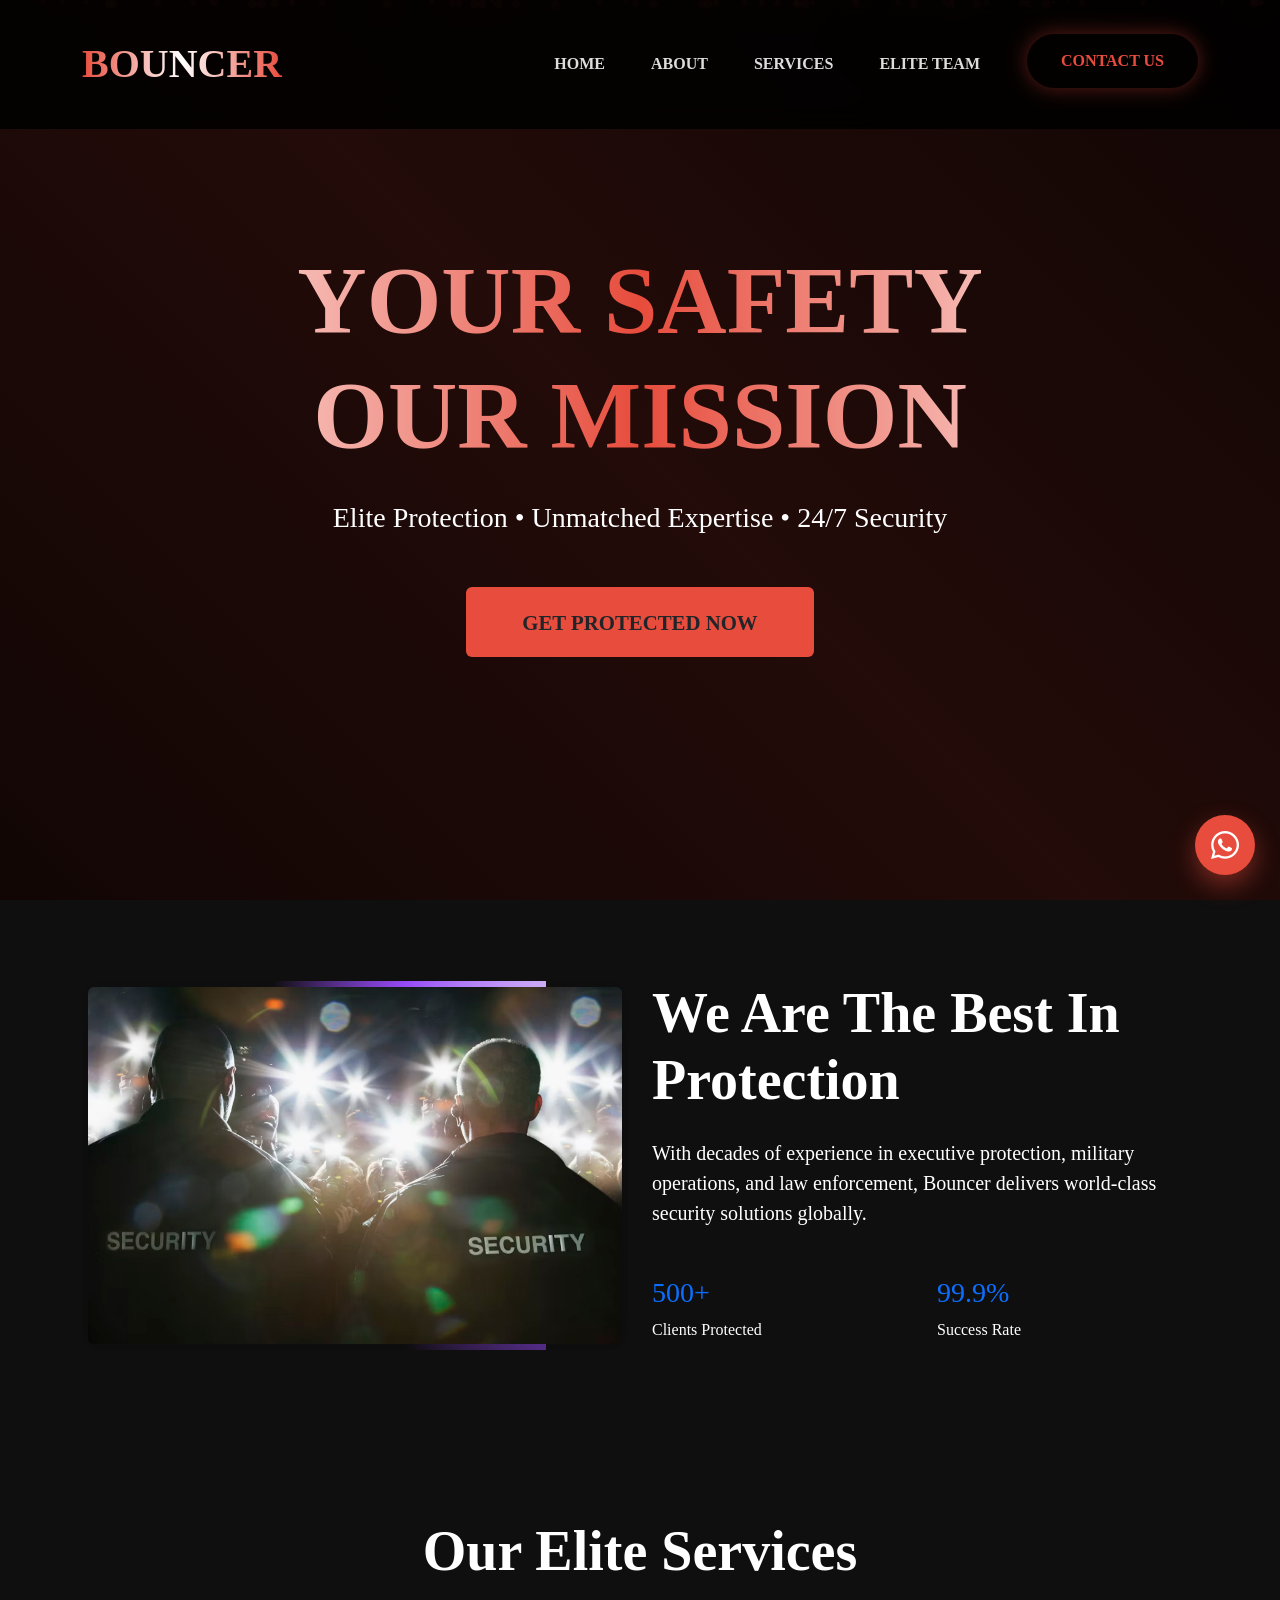
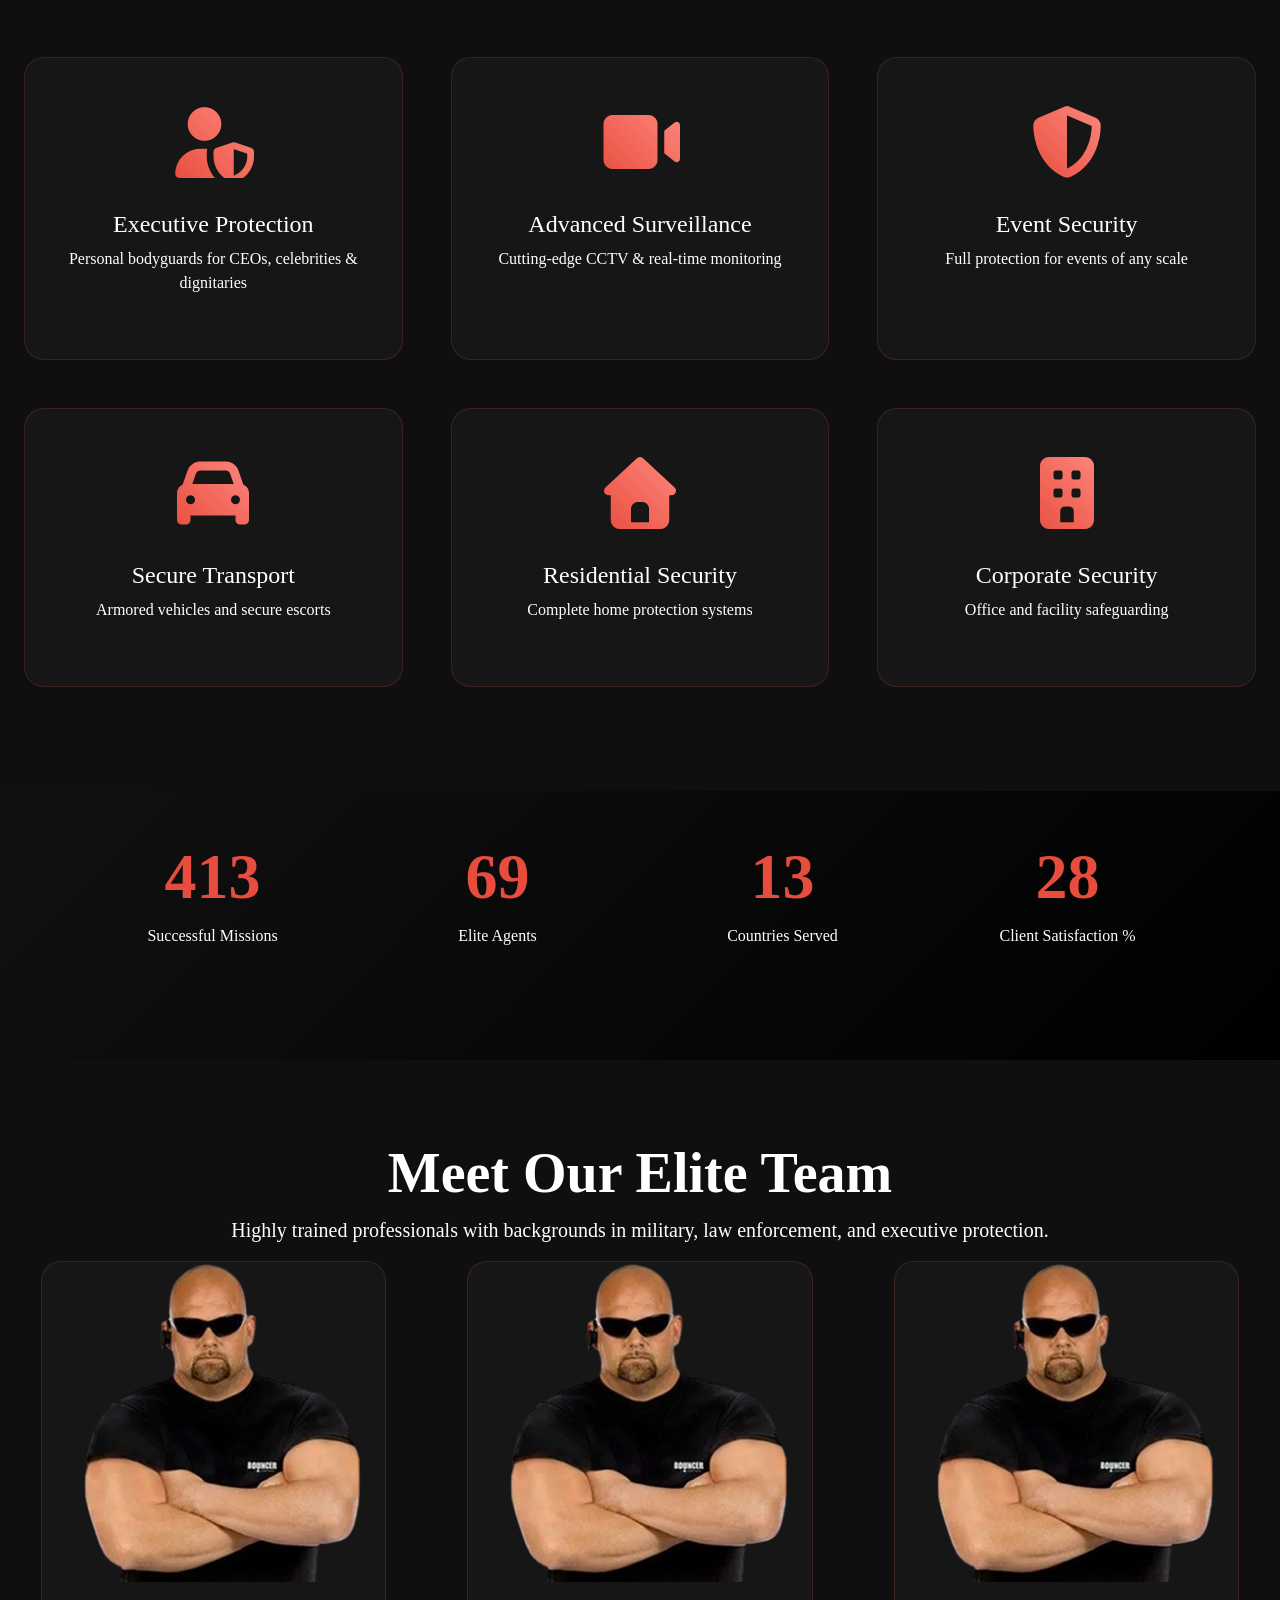
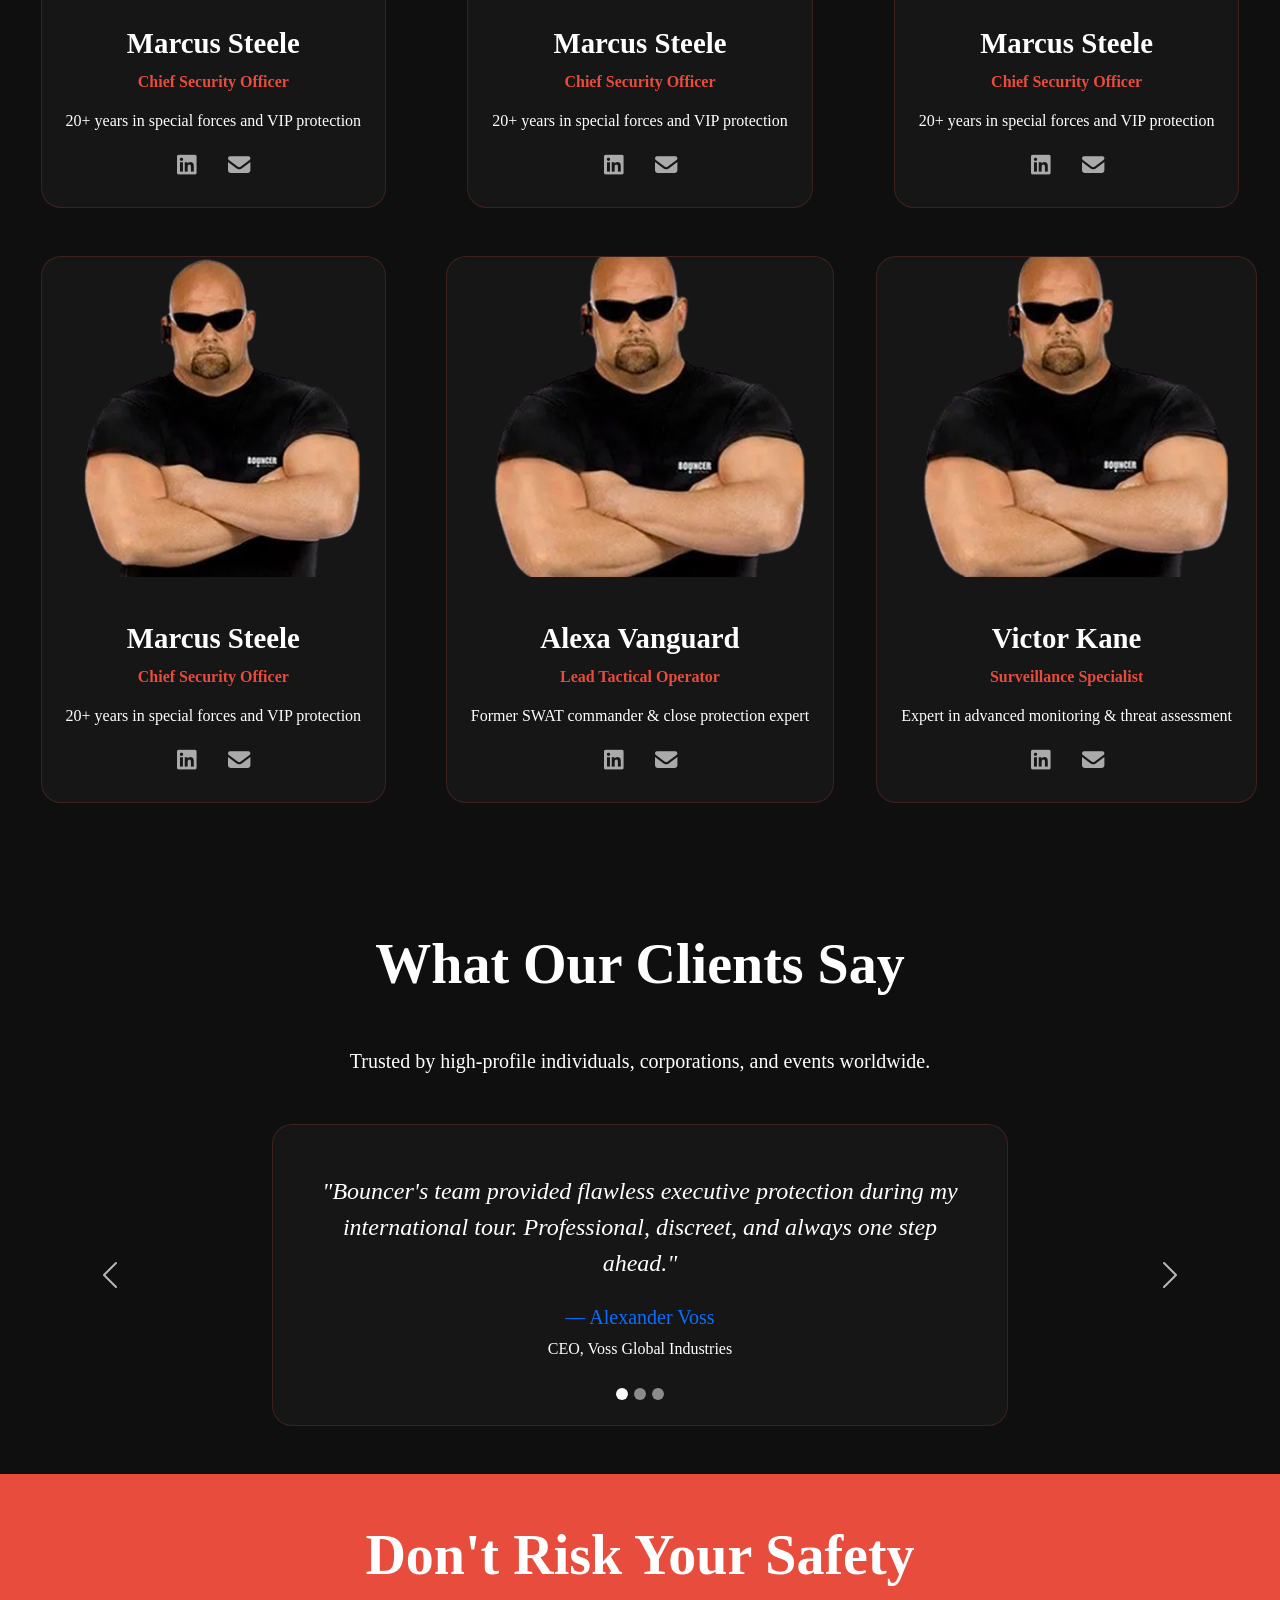
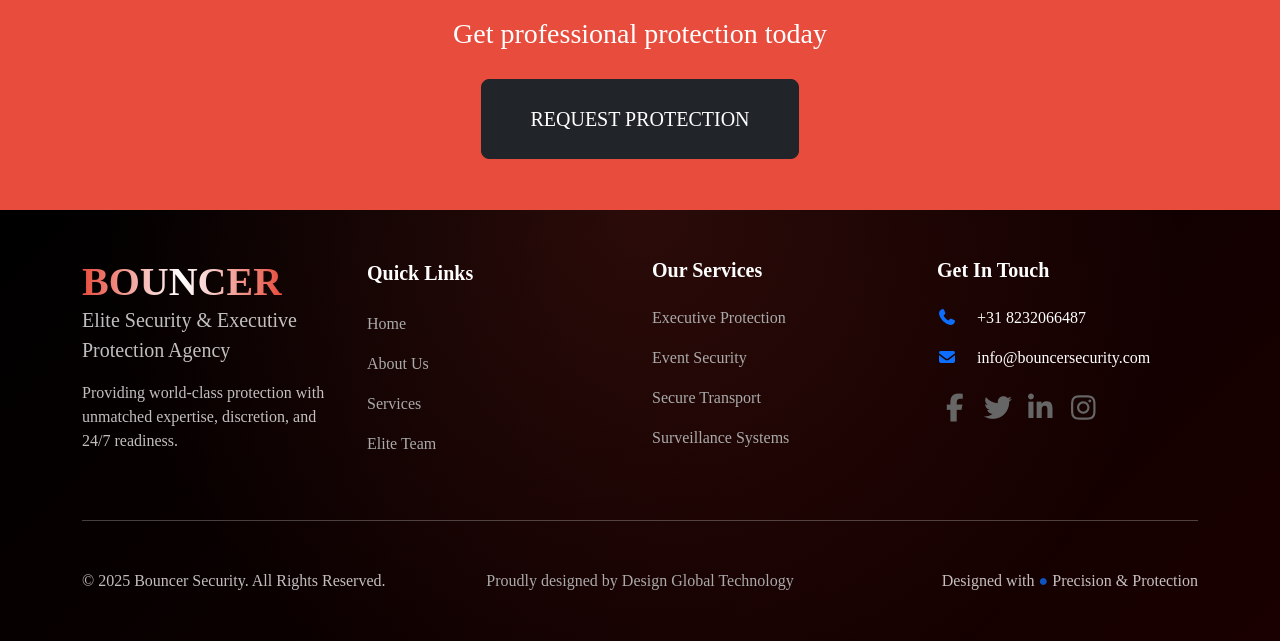
==== index.html @ 979fd618 "second commit" ====
<!DOCTYPE html>
<html lang="en">
  <head>
    <meta charset="UTF-8" />
    <meta name="viewport" content="width=device-width, initial-scale=1.0" />
    <title>BOUNCER</title>
    <link
      rel="icon"
      href="./assets/img/bodyguard-icon.png"
      type="image/bodyguard-icon"
    />

    <link rel="stylesheet" href="./bootstrap/css/bootstrap.min.css" />
    <link rel="stylesheet" href="./fontawesome/css/all.min.css" />

    <link rel="stylesheet" href="./css-folder/style.css" />
  </head>
  <body>
    <!-- Enhanced Navbar -->
    <nav class="navbar navbar-expand-lg navbar-dark fixed-top">
      <div class="container">
        <a class="navbar-brand" href="./index.html">BOUNCER</a>
        <button
          class="navbar-toggler"
          type="button"
          data-bs-toggle="collapse"
          data-bs-target="#navbarNav"
          aria-controls="navbarNav"
          aria-expanded="false"
          aria-label="Toggle navigation"
        >
          <span class="nav-icon nav-hamburger">
            <i class="fas fa-bars"></i>
          </span>
          <span class="nav-icon nav-close">
            <i class="fas fa-times"></i>
          </span>
        </button>

        <div class="collapse navbar-collapse" id="navbarNav">
          <ul class="navbar-nav ms-auto">
            <li class="nav-item">
              <a class="nav-link" href="./index.html">Home</a>
            </li>
            <li class="nav-item">
              <a class="nav-link" href="./about.html">About</a>
            </li>
            <li class="nav-item">
              <a class="nav-link" href="#services">Services</a>
            </li>
            <li class="nav-item">
              <a class="nav-link" href="#EliteTeam">Elite Team</a>
            </li>
          </ul>

          <!-- Contact Us Button (separate from regular links) -->
          <div class="ms-lg-4 mt-3 mt-lg-0">
            <a href="./contact.html" class="btn contact-nav-btn">Contact Us</a>
          </div>
        </div>
      </div>
    </nav>

    <main>
      <!-- Floating Particles -->
      <div id="particles"></div>

      <!-- Hero -->
      <section id="home" class="hero text-center">
        <div class="container position-relative" style="z-index: 2">
          <h1>YOUR SAFETY<br />OUR MISSION</h1>
          <p class="lead mt-4 mb-5 fs-3">
            Elite Protection • Unmatched Expertise • 24/7 Security
          </p>
          <a href="./contact.html" class="btn btn-primary-glow"
            >GET PROTECTED NOW</a
          >
        </div>
      </section>

      <!-- About -->
      <section id="about" class="section-dark">
        <div class="container">
          <div class="row align-items-center">
            <div class="col-lg-6 fade-in">
              <div class="glow-border">
                <img
                  src="./assets/img/guard.avif"
                  class="img-fluid rounded shadow-lg"
                  alt="Team"
                />
              </div>
            </div>

            <div class="col-lg-6 fade-in">
              <h2 class="display-4 fw-bold mb-4">
                We Are The Best In Protection
              </h2>
              <p
                class="lead text-center text-md-start"
                style="text-align: justify"
              >
                With decades of experience in executive protection, military
                operations, and law enforcement, Bouncer delivers world-class
                security solutions globally.
              </p>
              <div class="row mt-5">
                <div class="col-6">
                  <h3 class="text-primary">500+</h3>
                  <p>Clients Protected</p>
                </div>
                <div class="col-6">
                  <h3 class="text-primary">99.9%</h3>
                  <p>Success Rate</p>
                </div>
              </div>
            </div>
          </div>
        </div>
      </section>

      <!-- old Services -->
      <!-- services -->
      <!-- <section id="services" class="section-dark">
        <div class="container">
          <h2 class="text-center display-4 fw-bold mb-5 fade-in">
            Our Elite Services
          </h2>
          <div class="row g-5">
            <div class="col-md-4 fade-in p-0">
              <div class="service-card text-center">
                <i class="fas fa-user-shield service-icon"></i>
                <h4>Executive Protection</h4>
                <p>Personal bodyguards for CEOs, celebrities & dignitaries</p>
              </div>
            </div>

            <div class="col-md-4 fade-in p-0">
              <div class="service-card text-center">
                <i class="fas fa-video service-icon"></i>
                <h4>Advanced Surveillance</h4>
                <p>Cutting-edge CCTV & real-time monitoring</p>
              </div>
            </div>

            <div class="col-md-4 fade-in p-0">
              <div class="service-card text-center">
                <i class="fas fa-shield-alt service-icon"></i>
                <h4>Event Security</h4>
                <p>Full protection for events of any scale</p>
              </div>
            </div>

            <div class="col-md-4 fade-in p-0">
              <div class="service-card text-center">
                <i class="fas fa-car service-icon"></i>
                <h4>Secure Transport</h4>
                <p>Armored vehicles and secure escorts</p>
              </div>
            </div>

            <div class="col-md-4 fade-in p-0">
              <div class="service-card text-center">
                <i class="fas fa-home service-icon"></i>
                <h4>Residential Security</h4>
                <p>Complete home protection systems</p>
              </div>
            </div>

            <div class="col-md-4 fade-in p-0">
              <div class="service-card text-center">
                <i class="fas fa-building service-icon"></i>
                <h4>Corporate Security</h4>
                <p>Office and facility safeguarding</p>
              </div>
            </div>
          </div>
        </div>
      </section> -->

      <!-- New Services -->
      <section id="services" class="section-dark">
        <div class="container-fluid px-0">
          <h2 class="text-center display-4 fw-bold mb-5 fade-in">
            Our Elite Services
          </h2>

          <div class="row g-0">
            <div class="col-md-4 fade-in p-3 p-md-4">
              <div class="service-card text-center">
                <i class="fas fa-user-shield service-icon"></i>
                <h4>Executive Protection</h4>
                <p>Personal bodyguards for CEOs, celebrities & dignitaries</p>
              </div>
            </div>
            <div class="col-md-4 fade-in p-3 p-md-4">
              <div class="service-card text-center">
                <i class="fas fa-video service-icon"></i>
                <h4>Advanced Surveillance</h4>
                <p>Cutting-edge CCTV & real-time monitoring</p>
              </div>
            </div>
            <div class="col-md-4 fade-in p-3 p-md-4">
              <div class="service-card text-center">
                <i class="fas fa-shield-alt service-icon"></i>
                <h4>Event Security</h4>
                <p>Full protection for events of any scale</p>
              </div>
            </div>
          </div>
          <div class="row g-0">
            <div class="col-md-4 fade-in p-3 p-md-4">
              <div class="service-card text-center">
                <i class="fas fa-car service-icon"></i>
                <h4>Secure Transport</h4>
                <p>Armored vehicles and secure escorts</p>
              </div>
            </div>
            <div class="col-md-4 fade-in p-3 p-md-4">
              <div class="service-card text-center">
                <i class="fas fa-home service-icon"></i>
                <h4>Residential Security</h4>
                <p>Complete home protection systems</p>
              </div>
            </div>
            <div class="col-md-4 fade-in p-3 p-md-4">
              <div class="service-card text-center">
                <i class="fas fa-building service-icon"></i>
                <h4>Corporate Security</h4>
                <p>Office and facility safeguarding</p>
              </div>
            </div>
          </div>
        </div>
      </section>

      <!-- Stats -->
      <section
        id="stats"
        class="py-5"
        style="background: linear-gradient(135deg, #111, #000)"
      >
        <div class="container">
          <div class="row text-center">
            <div class="col-md-3 mb-5 fade-in">
              <h3 class="counter" data-target="1500">0</h3>
              <p>Successful Missions</p>
            </div>
            <div class="col-md-3 mb-5 fade-in">
              <h3 class="counter" data-target="250">0</h3>
              <p>Elite Agents</p>
            </div>
            <div class="col-md-3 mb-5 fade-in">
              <h3 class="counter" data-target="45">0</h3>
              <p>Countries Served</p>
            </div>
            <div class="col-md-3 mb-5 fade-in">
              <h3 class="counter" data-target="100">0</h3>
              <p>Client Satisfaction %</p>
            </div>
          </div>
        </div>
      </section>

      <!-- old-code -->
      <!-- Our Team Section -->
      <!-- <section id="EliteTeam" class="section-dark">
        <div class="container">
          <h2 class="text-center display-4 fw-bold mb-5 fade-in">
            Meet Our Elite Team
          </h2>
          <p
            class="text-center lead mb-5 fade-in"
            style="max-width: 800px; margin: 0 auto"
          >
            Highly trained professionals with backgrounds in military, law
            enforcement, and executive protection.
          </p>
          <div class="row g-5">
            <div class="col-md-4 fade-in">
              <div class="team-card">
                <img
                  src="https://images.unsplash.com/photo-1506794778202-cad84cf45f1d?ixlib=rb-4.0.3&auto=format&fit=crop&w=600&q=80"
                  alt="Team Member"
                  class="team-img"
                />
                <div class="p-4">
                  <h4 class="team-name">Marcus Steele</h4>
                  <p class="team-role">Chief Security Officer</p>
                  <p>20+ years in special forces and VIP protection</p>
                  <div class="team-social">
                    <a href="#"><i class="fab fa-linkedin"></i></a>
                    <a href="#"><i class="fas fa-envelope"></i></a>
                  </div>
                </div>
              </div>
            </div>
            <div class="col-md-4 fade-in">
              <div class="team-card">
                <img
                  src="https://images.unsplash.com/photo-1618371690240-e0d46eead4b8?q=80&w=387&auto=format&fit=crop&ixlib=rb-4.1.0&ixid=M3wxMjA3fDB8MHxwaG90by1wYWdlfHx8fGVufDB8fHx8fA%3D%3D"
                  alt="Team Member"
                  class="team-img"
                />
                <div class="p-4">
                  <h4 class="team-name">Alexa Vanguard</h4>
                  <p class="team-role">Lead Tactical Operator</p>
                  <p>Former SWAT commander & close protection expert</p>
                  <div class="team-social">
                    <a href="#"><i class="fab fa-linkedin"></i></a>
                    <a href="#"><i class="fas fa-envelope"></i></a>
                  </div>
                </div>
              </div>
            </div>
            <div class="col-md-4 fade-in">
              <div class="team-card">
                <img
                  src="https://images.unsplash.com/photo-1547355332-c590834bbbb4?q=80&w=327&auto=format&fit=crop&ixlib=rb-4.1.0&ixid=M3wxMjA3fDB8MHxwaG90by1wYWdlfHx8fGVufDB8fHx8fA%3D%3D"
                  alt="Team Member"
                  class="team-img"
                />
                <div class="p-4">
                  <h4 class="team-name">Victor Kane</h4>
                  <p class="team-role">Surveillance Specialist</p>
                  <p>Expert in advanced monitoring & threat assessment</p>
                  <div class="team-social">
                    <a href="#"><i class="fab fa-linkedin"></i></a>
                    <a href="#"><i class="fas fa-envelope"></i></a>
                  </div>
                </div>
              </div>
            </div>

            <div class="col-md-4 fade-in">
              <div class="team-card">
                <img
                  src="https://c7.alamy.com/comp/AYFBMT/african-male-bouncer-velvet-rope-AYFBMT.jpg"
                  alt="Team Member"
                  class="team-img"
                />
                <div class="p-4">
                  <h4 class="team-name">Marcus Steele</h4>
                  <p class="team-role">Chief Security Officer</p>
                  <p>20+ years in special forces and VIP protection</p>
                  <div class="team-social">
                    <a href="#"><i class="fab fa-linkedin"></i></a>
                    <a href="#"><i class="fas fa-envelope"></i></a>
                  </div>
                </div>
              </div>
            </div>
            <div class="col-md-4 fade-in">
              <div class="team-card">
                <img
                  src="https://images.unsplash.com/photo-1547355332-c590834bbbb4?q=80&w=327&auto=format&fit=crop&ixlib=rb-4.1.0&ixid=M3wxMjA3fDB8MHxwaG90by1wYWdlfHx8fGVufDB8fHx8fA%3D%3D"
                  alt="Team Member"
                  class="team-img"
                />
                <div class="p-4">
                  <h4 class="team-name">Alexa Vanguard</h4>
                  <p class="team-role">Lead Tactical Operator</p>
                  <p>Former SWAT commander & close protection expert</p>
                  <div class="team-social">
                    <a href="#"><i class="fab fa-linkedin"></i></a>
                    <a href="#"><i class="fas fa-envelope"></i></a>
                  </div>
                </div>
              </div>
            </div>
            <div class="col-md-4 fade-in">
              <div class="team-card">
                <img
                  src="https://images.unsplash.com/photo-1547355332-c590834bbbb4?q=80&w=327&auto=format&fit=crop&ixlib=rb-4.1.0&ixid=M3wxMjA3fDB8MHxwaG90by1wYWdlfHx8fGVufDB8fHx8fA%3D%3D"
                  alt="Team Member"
                  class="team-img"
                />
                <div class="p-4">
                  <h4 class="team-name">Victor Kane</h4>
                  <p class="team-role">Surveillance Specialist</p>
                  <p>Expert in advanced monitoring & threat assessment</p>
                  <div class="team-social">
                    <a href="#"><i class="fab fa-linkedin"></i></a>
                    <a href="#"><i class="fas fa-envelope"></i></a>
                  </div>
                </div>
              </div>
            </div>
          </div>
        </div>
      </section> -->

      <!-- New-code -->
      <section id="EliteTeam" class="section-dark">
        <div class="container-fluid px-0">
          <h2 class="text-center display-4 fw-bold fade-in">
            Meet Our Elite Team
          </h2>

          <p class="text-center lead fade-in team-intro">
            Highly trained professionals with backgrounds in military, law
            enforcement, and executive protection.
          </p>

          <div class="row g-0 mx-0">
            <!-- CARD 1 -->
            <div class="col-md-4 fade-in d-flex justify-content-center">
              <div class="team-card">
                <img
                  src="./assets/img/bouncer-security.png"
                  alt="Bouncer Body Guards"
                  class="team-img"
                />
                <div class="p-4">
                  <h4 class="team-name">Marcus Steele</h4>
                  <p class="team-role">Chief Security Officer</p>
                  <p>20+ years in special forces and VIP protection</p>
                  <div class="team-social">
                    <a href="#"><i class="fab fa-linkedin"></i></a>
                    <a href="#"><i class="fas fa-envelope"></i></a>
                  </div>
                </div>
              </div>
            </div>

            <!-- CARD 2 -->
            <div class="col-md-4 fade-in d-flex justify-content-center">
              <div class="team-card">
                <img
                  src="./assets/img/bouncer-security.png"
                  alt="Bouncer Body Guards"
                  class="team-img"
                />
                <div class="p-4">
                  <h4 class="team-name">Marcus Steele</h4>
                  <p class="team-role">Chief Security Officer</p>
                  <p>20+ years in special forces and VIP protection</p>
                  <div class="team-social">
                    <a href="#"><i class="fab fa-linkedin"></i></a>
                    <a href="#"><i class="fas fa-envelope"></i></a>
                  </div>
                </div>
              </div>
            </div>

            <!-- CARD 3 -->
            <div class="col-md-4 fade-in d-flex justify-content-center">
              <div class="team-card">
                <img
                  src="./assets/img/bouncer-security.png"
                  alt="Bouncer Body Guards"
                  class="team-img"
                />
                <div class="p-4">
                  <h4 class="team-name">Marcus Steele</h4>
                  <p class="team-role">Chief Security Officer</p>
                  <p>20+ years in special forces and VIP protection</p>
                  <div class="team-social">
                    <a href="#"><i class="fab fa-linkedin"></i></a>
                    <a href="#"><i class="fas fa-envelope"></i></a>
                  </div>
                </div>
              </div>
            </div>

            <!-- Repeat cards as needed (same structure) -->
          </div>
          <div class="row g-0 mx-0 pt-0 pt-md-5">
            <!-- CARD 1 -->
            <div class="col-md-4 fade-in d-flex justify-content-center">
              <div class="team-card">
                <img
                  src="./assets/img/bouncer-security.png"
                  alt="Team Member"
                  class="team-img"
                />
                <div class="p-4">
                  <h4 class="team-name">Marcus Steele</h4>
                  <p class="team-role">Chief Security Officer</p>
                  <p>20+ years in special forces and VIP protection</p>
                  <div class="team-social">
                    <a href="#"><i class="fab fa-linkedin"></i></a>
                    <a href="#"><i class="fas fa-envelope"></i></a>
                  </div>
                </div>
              </div>
            </div>

            <!-- CARD 2 -->
            <div class="col-md-4 fade-in d-flex justify-content-center">
              <div class="team-card">
                <img
                  src="./assets/img/bouncer-security.png"
                  alt="Team Member"
                  class="team-img"
                />
                <div class="p-4">
                  <h4 class="team-name">Alexa Vanguard</h4>
                  <p class="team-role">Lead Tactical Operator</p>
                  <p>Former SWAT commander & close protection expert</p>
                  <div class="team-social">
                    <a href="#"><i class="fab fa-linkedin"></i></a>
                    <a href="#"><i class="fas fa-envelope"></i></a>
                  </div>
                </div>
              </div>
            </div>

            <!-- CARD 3 -->
            <div class="col-md-4 fade-in d-flex justify-content-center">
              <div class="team-card">
                <img
                  src="./assets/img/bouncer-security.png"
                  alt="Team Member"
                  class="team-img"
                />
                <div class="p-4">
                  <h4 class="team-name">Victor Kane</h4>
                  <p class="team-role">Surveillance Specialist</p>
                  <p>Expert in advanced monitoring & threat assessment</p>
                  <div class="team-social">
                    <a href="#"><i class="fab fa-linkedin"></i></a>
                    <a href="#"><i class="fas fa-envelope"></i></a>
                  </div>
                </div>
              </div>
            </div>

            <!-- Repeat cards as needed (same structure) -->
          </div>
        </div>
      </section>

      <!-- Testimonials Section -->
      <section id="testimonials" class="section-dark py-5">
        <div class="container">
          <h2 class="text-center display-4 fw-bold mb-5 fade-in">
            What Our Clients Say
          </h2>
          <p
            class="text-center lead mb-5 fade-in"
            style="max-width: 800px; margin: 0 auto"
          >
            Trusted by high-profile individuals, corporations, and events
            worldwide.
          </p>

          <!-- Bootstrap Carousel for Testimonials -->
          <div
            id="testimonialCarousel"
            class="carousel slide fade-in"
            data-bs-ride="carousel"
          >
            <div class="carousel-inner text-center">
              <div class="carousel-item active">
                <div class="row justify-content-center">
                  <div class="col-lg-8">
                    <div
                      class="p-5"
                      style="
                        background: rgba(255, 255, 255, 0.03);
                        border-radius: 20px;
                        border: 1px solid rgba(231, 76, 60, 0.2);
                      "
                    >
                      <p class="fs-4 fst-italic mb-4">
                        "Bouncer's team provided flawless executive protection
                        during my international tour. Professional, discreet,
                        and always one step ahead."
                      </p>
                      <h5 class="text-primary">— Alexander Voss</h5>
                      <p>CEO, Voss Global Industries</p>
                    </div>
                  </div>
                </div>
              </div>

              <div class="carousel-item">
                <div class="row justify-content-center">
                  <div class="col-lg-8">
                    <div
                      class="p-5"
                      style="
                        background: rgba(255, 255, 255, 0.03);
                        border-radius: 20px;
                        border: 1px solid rgba(231, 76, 60, 0.2);
                      "
                    >
                      <p class="fs-4 fst-italic mb-4">
                        "Their event security team handled our gala with 500+
                        VIP guests perfectly. Zero incidents and complete peace
                        of mind."
                      </p>
                      <h5 class="text-primary">— Sophia Laurent</h5>
                      <p>Event Director, Laurent Foundation</p>
                    </div>
                  </div>
                </div>
              </div>

              <div class="carousel-item">
                <div class="row justify-content-center">
                  <div class="col-lg-8">
                    <div
                      class="p-5"
                      style="
                        background: rgba(255, 255, 255, 0.03);
                        border-radius: 20px;
                        border: 1px solid rgba(231, 76, 60, 0.2);
                      "
                    >
                      <p class="fs-4 fst-italic mb-4">
                        "The residential security system and on-call response
                        team gave my family the safety we needed in uncertain
                        times."
                      </p>
                      <h5 class="text-primary">— Dr. Michael Reyes</h5>
                      <p>Philanthropist & Surgeon</p>
                    </div>
                  </div>
                </div>
              </div>
            </div>

            <!-- Carousel Controls -->
            <button
              class="carousel-control-prev"
              type="button"
              data-bs-target="#testimonialCarousel"
              data-bs-slide="prev"
            >
              <span
                class="carousel-control-prev-icon"
                aria-hidden="true"
              ></span>
              <span class="visually-hidden">Previous</span>
            </button>
            <button
              class="carousel-control-next"
              type="button"
              data-bs-target="#testimonialCarousel"
              data-bs-slide="next"
            >
              <span
                class="carousel-control-next-icon"
                aria-hidden="true"
              ></span>
              <span class="visually-hidden">Next</span>
            </button>

            <!-- Indicators -->
            <div class="carousel-indicators mt-4">
              <button
                type="button"
                data-bs-target="#testimonialCarousel"
                data-bs-slide-to="0"
                class="active bg-white"
                aria-current="true"
                aria-label="Slide 1"
              ></button>
              <button
                type="button"
                data-bs-target="#testimonialCarousel"
                data-bs-slide-to="1"
                class="bg-white"
                aria-label="Slide 2"
              ></button>
              <button
                type="button"
                data-bs-target="#testimonialCarousel"
                data-bs-slide-to="2"
                class="bg-white"
                aria-label="Slide 3"
              ></button>
            </div>
          </div>
        </div>
      </section>

      <!-- CTA -->
      <section class="py-5 text-center" style="background: var(--primary)">
        <div class="container fade-in">
          <h2 class="display-4 fw-bold">Don't Risk Your Safety</h2>
          <p class="lead my-4 fs-3">Get professional protection today</p>
          <a href="./contact.html" class="btn btn-dark btn-lg px-5 py-4">
            REQUEST PROTECTION
          </a>
        </div>
      </section>
    </main>
    <!-- Floating WhatsApp Button -->
    <a
      href="https://wa.me/919999999999?text=Hello%20I%20would%20like%20to%20book%20an%20Ayurveda%20consultation"
      class="whatsapp-float"
      target="_blank"
      aria-label="Chat on WhatsApp"
    >
      <i class="fab fa-whatsapp"></i>
    </a>
    <!-- Footer -->
    <footer
      class="py-5"
      style="
        background: linear-gradient(135deg, #000, #1a0000);
        border-top: 3px solid var(--primary);
        position: relative;
        overflow: hidden;
      "
    >
      <!-- Subtle glow overlay -->
      <div
        style="
          position: absolute;
          inset: 0;
          background: radial-gradient(
            circle at top center,
            rgba(231, 76, 60, 0.15),
            transparent 70%
          );
          pointer-events: none;
        "
      ></div>

      <div class="container position-relative" style="z-index: 2">
        <div class="row gy-5">
          <!-- Brand & Description -->
          <div class="col-6 col-lg-3 fade-in">
            <a
              class="navbar-brand"
              href="./index.html"
              style="line-height: initial"
              >BOUNCER</a
            >
            <p class="lead opacity-75">
              Elite Security & Executive Protection Agency
            </p>
            <p class="opacity-75">
              Providing world-class protection with unmatched expertise,
              discretion, and 24/7 readiness.
            </p>
          </div>

          <!-- Quick Links -->
          <div class="col-6 col-lg-3 fade-in">
            <h5 class="text-white fw-bold mb-4" style="line-height: inherit">
              Quick Links
            </h5>
            <ul class="list-unstyled">
              <li class="mb-3">
                <a href="./index.html" class="footer-link">Home</a>
              </li>
              <li class="mb-3">
                <a href="./about.html" class="footer-link">About Us</a>
              </li>
              <li class="mb-3">
                <a href="#services" class="footer-link">Services</a>
              </li>
              <li class="mb-3">
                <a href="#EliteTeam" class="footer-link">Elite Team</a>
              </li>
            </ul>
          </div>

          <!-- Services Links -->
          <div class="col-6 col-lg-3 fade-in">
            <h5 class="text-white fw-bold mb-4">Our Services</h5>
            <ul class="list-unstyled">
              <li class="mb-3">
                <a href="#services" class="footer-link">Executive Protection</a>
              </li>
              <li class="mb-3">
                <a href="#services" class="footer-link">Event Security</a>
              </li>
              <li class="mb-3">
                <a href="#services" class="footer-link">Secure Transport</a>
              </li>
              <li class="mb-3">
                <a href="#services" class="footer-link">Surveillance Systems</a>
              </li>
            </ul>
          </div>

          <!-- Contact & Social -->
          <div class="col-6 col-lg-3 fade-in">
            <h5 class="text-white fw-bold mb-4">Get In Touch</h5>
            <p class="mb-3">
              <i class="fas fa-phone me-3 text-primary"></i> +31 8232066487
            </p>
            <p class="mb-4">
              <i class="fas fa-envelope me-3 text-primary"></i>
              info@bouncersecurity.com
            </p>

            <div class="d-flex gap-2">
              <a href="#" class="social-icon">
                <i class="fab fa-facebook-f fs-3"></i>
              </a>
              <a href="#" class="social-icon">
                <i class="fab fa-twitter fs-3"></i>
              </a>
              <a href="#" class="social-icon">
                <i class="fab fa-linkedin-in fs-3"></i>
              </a>
              <a href="#" class="social-icon">
                <i class="fab fa-instagram fs-3"></i>
              </a>
            </div>
          </div>
        </div>

        <hr class="my-5 opacity-25" />

        <div class="row align-items-center text-center">
          <div class="col-md-4 fade-in text-md-start">
            <p class="mb-0 opacity-75">
              © 2025 Bouncer Security. All Rights Reserved.
            </p>
          </div>

          <div class="col-md-4 fade-in proud">
            <span>
              Proudly designed by
              <a href="https://designglobal.in/" target="_blank"
                >Design Global Technology</a
              >
            </span>
          </div>

          <div class="col-md-4 fade-in text-md-end">
            <p class="mb-0 opacity-75">
              Designed with <span class="text-primary">●</span> Precision &
              Protection
            </p>
          </div>
        </div>
      </div>
    </footer>

    <script src="./js-folder/app.js"></script>
    <script src="./bootstrap/js/bootstrap.bundle.min.js"></script>
  </body>
</html>
---- css-folder/style.css ----
* {
  margin: 0;
  padding: 0;
  box-sizing: border-box;
  font-family: "Gilroy";
}

html,
body {
  height: 100%;
  width: 100%;
}

:root {
  --primary: #e74c3c;
  --dark: #0f0f0f;
}

body {
  font-family: "Segoe UI", Tahoma, Geneva, Verdana, sans-serif;
  background: #000;
  color: #fff;
  overflow-x: hidden;
}

/* Enhanced Navbar */
.navbar {
  background: rgba(0, 0, 0, 0.85);
  backdrop-filter: blur(15px);
  transition: all 0.5s ease;
  padding: 1.8rem 0;
  border-bottom: 1px solid transparent;
}
.navbar.scrolled {
  padding: 1rem 0;
  background: rgba(0, 0, 0, 0.95);
  box-shadow: 0 10px 30px rgba(231, 76, 60, 0.3);
  border-bottom: 1px solid var(--primary);
}

.navbar-brand {
  font-size: 2.5rem;
  font-weight: 900;
  background: linear-gradient(90deg, var(--primary), #fff, var(--primary));
  -webkit-background-clip: text;
  -webkit-text-fill-color: transparent;
  animation: logoGlow 4s infinite alternate;
}
@keyframes logoGlow {
  from {
    filter: drop-shadow(0 0 10px var(--primary));
  }
  to {
    filter: drop-shadow(0 0 30px var(--primary));
  }
}

.nav-link {
  color: #ddd !important;
  font-weight: bold;
  text-transform: uppercase;
  font-size: 1rem;
  margin: 0 15px;
  position: relative;
  transition: color 0.4s ease;
}
.nav-link::after {
  content: "";
  position: absolute;
  bottom: -8px;
  left: 50%;
  width: 0;
  height: 3px;
  background: var(--primary);
  transition: all 0.4s ease;
  transform: translateX(-50%);
}
.nav-link:hover,
.nav-link.active {
  color: var(--primary) !important;
}
.nav-link:hover::after,
.nav-link.active::after {
  width: 100%;
}

/* Active link indicator glow */
.nav-link.active {
  animation: pulse 2s infinite;
}
@keyframes pulse {
  0% {
    text-shadow: 0 0 10px var(--primary);
  }
  50% {
    text-shadow: 0 0 20px var(--primary);
  }
  100% {
    text-shadow: 0 0 10px var(--primary);
  }
}

/* Contact Us Button in Navbar - Premium & Subtle Glow */
.contact-nav-btn {
  display: inline-block;
  padding: 0.8rem 2rem;
  font-weight: bold;
  text-transform: uppercase;
  color: #fff !important;
  background: transparent;
  border: 2px solid transparent;
  border-radius: 50px;
  position: relative;
  overflow: hidden;
  transition: all 0.4s ease;
  z-index: 1;
}

/* Glowing red border effect */
.contact-nav-btn::before {
  content: "";
  position: absolute;
  top: 0;
  left: 0;
  right: 0;
  bottom: 0;
  border-radius: 50px;
  padding: 2px;
  background: linear-gradient(45deg, transparent, var(--primary), transparent);
  -webkit-mask: linear-gradient(#fff 0 0) content-box, linear-gradient(#fff 0 0);
  -webkit-mask-composite: xor;
  mask-composite: exclude;
  opacity: 0;
  transition: opacity 0.4s ease;
}

/* Hover: red glow + background tint */
.contact-nav-btn {
  color: var(--primary) !important;
  transform: translateY(-3px);
  box-shadow: 0 0 20px rgba(231, 76, 60, 0.4);
}

.contact-nav-btn:hover::before {
  opacity: 1;
  animation: borderGlow 2s infinite alternate;
}

@keyframes borderGlow {
  from {
    filter: brightness(1);
  }
  to {
    filter: brightness(1.5);
  }
}

/* Active state glow (like other nav links) */
.contact-nav-btn:active,
.nav-link.active + .contact-nav-btn {
  /* if needed */
  animation: pulse 2s infinite;
}

:root {
  --primary: #e74c3c;
  --dark: #0f0f0f;
}

body {
  font-family: "Segoe UI", Tahoma, Geneva, Verdana, sans-serif;
  background: #000;
  color: #fff;
  overflow-x: hidden;
}

/* ICON BASE */
.nav-icon {
  font-size: 1.8rem;
  color: var(--primary);
  display: none;
}

/* DEFAULT: SHOW HAMBURGER */
.navbar-toggler .nav-hamburger {
  display: inline-block;
}

/* WHEN MENU IS OPEN */
.navbar-toggler[aria-expanded="true"] .nav-hamburger {
  display: none;
}

.navbar-toggler[aria-expanded="true"] .nav-close {
  display: inline-block;
}

/* CLEAN BUTTON */
.navbar-toggler {
  border: none;
  box-shadow: none;
}

.navbar-toggler:focus {
  box-shadow: none;
}

/* Hero */
.hero {
  height: 100vh;

  min-height: 700px;
  background: linear-gradient(rgba(0, 0, 0, 0.8), rgba(0, 0, 0, 0.9)),
    url("https://images.unsplash.com/photo-1584433305355-9a4e8c9bb1fa?ixlib=rb-4.0.3&auto=format&fit=crop&w=2000&q=80")
      center/cover no-repeat;
  display: flex;
  align-items: center;
  position: relative;
  overflow: hidden;
}

/* Shine effect */
.hero::after {
  content: "";
  position: absolute;
  top: -50%;
  left: -50%;
  width: 200%;
  height: 200%;
  background: linear-gradient(
    45deg,
    transparent,
    rgba(231, 76, 60, 0.15),
    transparent
  );
  animation: shineSweep 8s infinite linear;
  pointer-events: none;
}

@keyframes shineSweep {
  0% {
    transform: translate(-100%, -100%) rotate(30deg);
  }
  100% {
    transform: translate(100%, 100%) rotate(30deg);
  }
}

.hero h1 {
  font-size: 6rem;
  font-weight: 900;
  font-size: clamp(2.4rem, 8vw, 6rem);

  background: linear-gradient(90deg, #fff, var(--primary), #fff);
  -webkit-background-clip: text;
  -webkit-text-fill-color: transparent;
  animation: textGlow 3s ease-in-out infinite alternate,
    fadeInDown 1.5s ease-out;
}

.hero p {
  animation: fadeInUp 1.5s ease-out 0.5s both;
}

.hero .btn {
  animation: fadeInUp 1.5s ease-out 1s both;
}

@keyframes textGlow {
  from {
    filter: drop-shadow(0 0 20px rgba(231, 76, 60, 0.7));
  }
  to {
    filter: drop-shadow(0 0 40px rgba(231, 76, 60, 1));
  }
}

@keyframes fadeInDown {
  from {
    opacity: 0;
    transform: translateY(-100px);
  }
  to {
    opacity: 1;
    transform: translateY(0);
  }
}

@keyframes fadeInUp {
  from {
    opacity: 0;
    transform: translateY(60px);
  }
  to {
    opacity: 1;
    transform: translateY(0);
  }
}

.btn-primary-glow {
  background: var(--primary);
  border: none;
  padding: 1.2rem 3.5rem;
  font-size: 1.3rem;
  font-weight: bold;
  position: relative;
  overflow: hidden;
  transition: all 0.4s;
}

.btn-primary-glow::before {
  content: "";
  position: absolute;
  top: 0;
  left: -100%;
  width: 100%;
  height: 100%;
  background: linear-gradient(
    90deg,
    transparent,
    rgba(255, 255, 255, 0.4),
    transparent
  );
  transition: left 0.7s;
}

.btn-primary-glow:hover::before {
  left: 100%;
}

.btn-primary-glow:hover {
  transform: translateY(-8px);
  box-shadow: 0 25px 50px rgba(231, 76, 60, 0.5);
}

/* Floating Particles */
#particles {
  position: fixed;
  inset: 0;
  pointer-events: none;
  z-index: 1;
}

.particle {
  position: absolute;
  background: rgba(231, 76, 60, 0.4);
  border-radius: 50%;
  animation: float 20s infinite linear;
}

@keyframes float {
  0% {
    transform: translateY(100vh) rotate(0deg);
    opacity: 0;
  }
  10% {
    opacity: 1;
  }
  90% {
    opacity: 1;
  }
  100% {
    transform: translateY(-100px) rotate(360deg);
    opacity: 0;
  }
}

/* About picture styling   */
/* ===== GLOWING IMAGE BORDER ===== */
.glow-border {
  position: relative;
  display: inline-block;
  border-radius: 20px;
  overflow: hidden;
}

/* spinning border */
.glow-border::before {
  content: "";
  position: absolute;
  inset: -40%;
  background: conic-gradient(#fff 0%, #000 3%, #409 60%, #fff 100%);
  animation: spin 2s linear infinite;
}

/* inner mask so only border shows */
.glow-border {
  position: relative;
  display: inline-block;
  padding: 6px; /* border thickness */
  border-radius: 20px;
  overflow: hidden;
}

/* glowing rotating layer */
.glow-border::before {
  content: "";
  position: absolute;
  max-width: 100%;
  inset: -15%;

  background: conic-gradient(
    transparent 0%,
    #9b4dff 10%,
    #ffffff 20%,
    #9b4dff 30%,
    transparent 40%
  );
  animation: spin 3s linear infinite;
}

/* inner mask (reveals border) */
.glow-border::after {
  content: "";
  position: absolute;
  inset: 6px; /* SAME as padding */
  background: #000;
  border-radius: 14px;
  z-index: 1;
}

/* image above everything */
.glow-border img {
  position: relative;
  z-index: 2;
  border-radius: 14px;
  display: block;
  width: 100%;
  height: auto;
}

/* animation */
@keyframes spin {
  from {
    transform: rotate(0deg);
  }
  to {
    transform: rotate(360deg);
  }
}

/* service  Sections */
.section-dark {
  background: var(--dark);
  padding: 80px 0;
}

.fade-in {
  opacity: 0;
  transform: translateY(50px);
  transition: all 1s ease-out;
}

.fade-in.visible {
  opacity: 1;
  transform: translateY(0);
}

.service-card {
  background: rgba(255, 255, 255, 0.03);
  border: 1px solid rgba(231, 76, 60, 0.2);
  border-radius: 20px;
  padding: 3rem 2rem;
  transition: all 0.5s ease;
  height: 100%;
}

.service-card:hover {
  transform: translateY(-25px) scale(1.05);
  background: rgba(231, 76, 60, 0.1);
  border-color: var(--primary);
  box-shadow: 0 30px 60px rgba(231, 76, 60, 0.3);
}

.service-icon {
  font-size: 4.5rem;
  background: linear-gradient(45deg, var(--primary), #ff8a80);
  -webkit-background-clip: text;
  -webkit-text-fill-color: transparent;
  margin-bottom: 2rem;
  transition: all 0.6s;
}

.service-card:hover .service-icon {
  transform: scale(1.3) rotate(15deg);
}

/* Counter */
.counter {
  font-size: 4rem;
  font-weight: 900;
  color: var(--primary);
}

/* footer {
    background: linear-gradient(135deg, #000, #1a0000);
    border-top: 3px solid var(--primary);
} */

/* team section  */
.section-dark {
  background: var(--dark);
  padding: 80px 0;
}

.fade-in {
  opacity: 0;
  transform: translateY(50px);
  transition: all 1s ease-out;
}
.fade-in.visible {
  opacity: 1;
  transform: translateY(0);
}

/* NEW TEAM SECTION STYLES */
.team-card {
  background: rgba(255, 255, 255, 0.03);
  border: 1px solid rgba(231, 76, 60, 0.2);
  border-radius: 20px;
  overflow: hidden;
  transition: all 0.6s ease;
  text-align: center;
}
.team-card:hover {
  transform: translateY(-20px);
  border-color: var(--primary);
  box-shadow: 0 30px 60px rgba(231, 76, 60, 0.4);
  background: rgba(231, 76, 60, 0.08);
}
.team-img {
  width: 100%;
  height: 320px;
  object-fit: cover;
  transition: transform 0.8s ease;
}
.team-card:hover .team-img {
  transform: scale(1.1);
}
.team-name {
  font-size: 1.8rem;
  font-weight: 700;
  margin: 20px 0 10px;
}
.team-role {
  color: var(--primary);
  font-weight: bold;
  margin-bottom: 15px;
}
.team-social a {
  color: #aaa;
  font-size: 1.4rem;
  margin: 0 10px;
  transition: all 0.3s;
}
.team-social a:hover {
  color: var(--primary);
  transform: translateY(-5px);
}

.counter {
  font-size: 4rem;
  font-weight: 900;
  color: var(--primary);
}
footer {
  background: linear-gradient(135deg, #000, #1a0000);
  border-top: 3px solid var(--primary);
}

/* Testimonials Carousel Styling */
#testimonialCarousel .carousel-item {
  transition: transform 0.8s ease, opacity 0.8s ease;
}

#testimonialCarousel .carousel-control-prev,
#testimonialCarousel .carousel-control-next {
  width: 5%;
  opacity: 0.7;
}

#testimonialCarousel .carousel-control-prev:hover,
#testimonialCarousel .carousel-control-next:hover {
  opacity: 1;
}

#testimonialCarousel .carousel-indicators button {
  width: 12px;
  height: 12px;
  border-radius: 50%;
}

/* Make columns stretch */
#EliteTeam .row > div {
  display: flex;
}

/* Make card full height */
.team-card {
  display: flex;
  flex-direction: column;
  height: 100%;
}

/* Content area grows evenly */
.team-card .p-4 {
  display: flex;
  flex-direction: column;
  flex-grow: 1;
}

/* Push social icons to bottom */
.team-social {
  margin-top: auto;
}

/* Footer Links - subtle glow on hover */
.footer-link {
  color: #aaa !important;
  text-decoration: none;
  transition: all 0.4s ease;
  position: relative;
}
.footer-link:hover {
  color: var(--primary) !important;
  text-shadow: 0 0 10px rgba(231, 76, 60, 0.6);
  transform: translateX(8px);
}
.footer-link::after {
  content: "";
  position: absolute;
  bottom: -4px;
  left: 0;
  width: 0;
  height: 2px;
  background: var(--primary);
  transition: width 0.4s ease;
}
.footer-link:hover::after {
  width: 50px;
}

/* Social Icons - glowing hover */
.social-icon {
  color: #666;
  transition: all 0.4s ease;
}
.social-icon:hover {
  color: var(--primary);
  transform: translateY(-6px);
  text-shadow: 0 0 20px var(--primary);
}

.proud span {
  color: #aaa;
}
.proud a {
  text-decoration: none;
  color: #aaa;
}

/* ===== MOBILE ONLY (up to 767px) ===== */
@media (max-width: 767px) {
  #EliteTeam .row {
    display: flex;
    justify-content: center;
  }

  #EliteTeam .col-md-4 {
    display: flex;
    justify-content: center;
    margin-top: 10px;
  }

  #EliteTeam .team-card {
    width: 100%;
    max-width: 340px; /* optional: keeps card centered & clean */
  }
}

@media (max-width: 500px) {
  .navbar-brand {
    font-size: 30px;
  }
}

/* === FLOATING WHATSAPP BUTTON === */
.whatsapp-float {
  position: fixed;
  bottom: 25px;
  right: 25px;
  width: 60px;
  height: 60px;
  background: #e74c3c;
  color: #ffffff;
  border-radius: 50%;
  display: flex;
  align-items: center;
  justify-content: center;
  font-size: 32px;
  text-decoration: none;
  z-index: 9999;
  box-shadow: 0 10px 25px rgba(231, 76, 60, 0.45);
  transition: all 0.3s ease;
  animation: whatsapp-pulse 2.5s infinite;
}

.whatsapp-float:hover {
  transform: translateY(-4px) scale(1.05);
  box-shadow: 0 15px 35px rgba(231, 76, 60, 0.6);
}

/* Pulse Effect */
@keyframes whatsapp-pulse {
  0% {
    box-shadow: 0 0 0 0 rgba(231, 76, 60, 0.6);
  }
  70% {
    box-shadow: 0 0 0 18px rgba(231, 76, 60, 0);
  }
  100% {
    box-shadow: 0 0 0 0 rgba(231, 76, 60, 0);
  }
}

/* Mobile adjustment */
@media (max-width: 768px) {
  .whatsapp-float {
    width: 55px;
    height: 55px;
    font-size: 28px;
    bottom: 20px;
    right: 20px;
  }
}
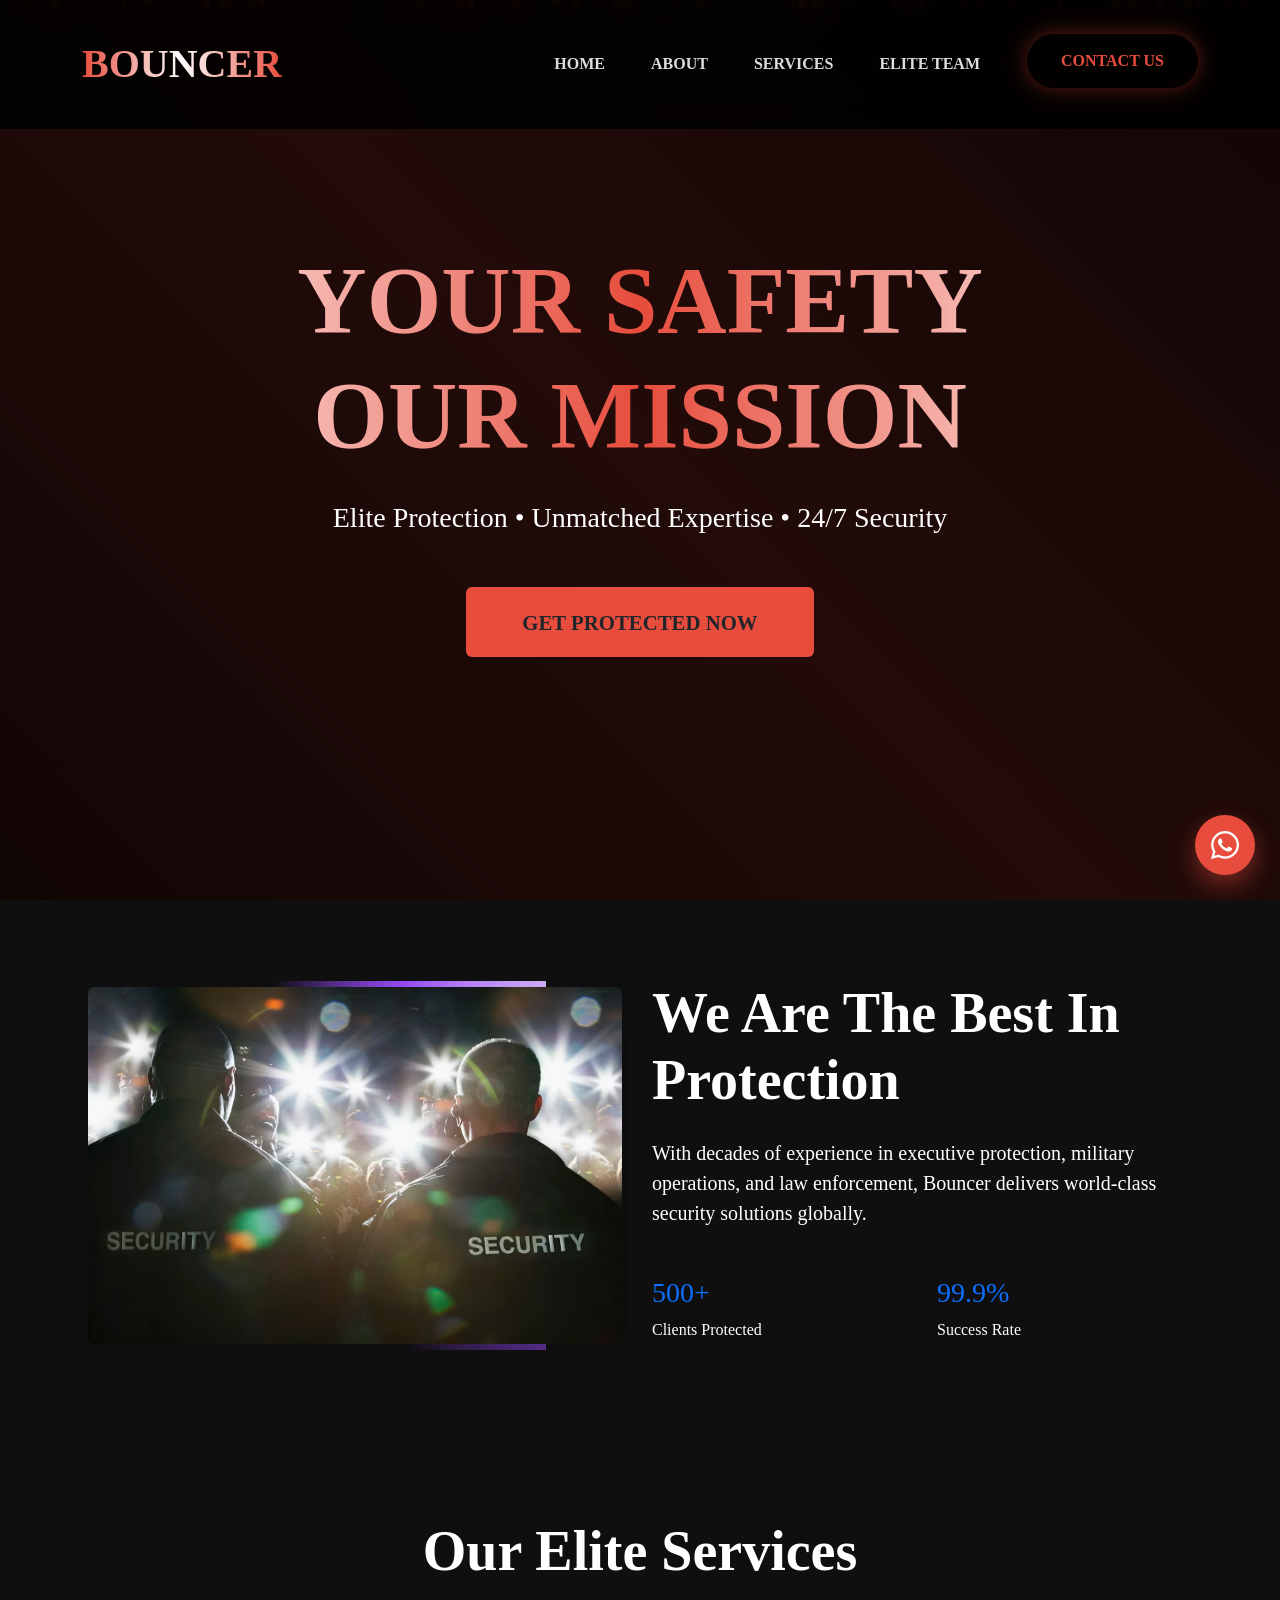
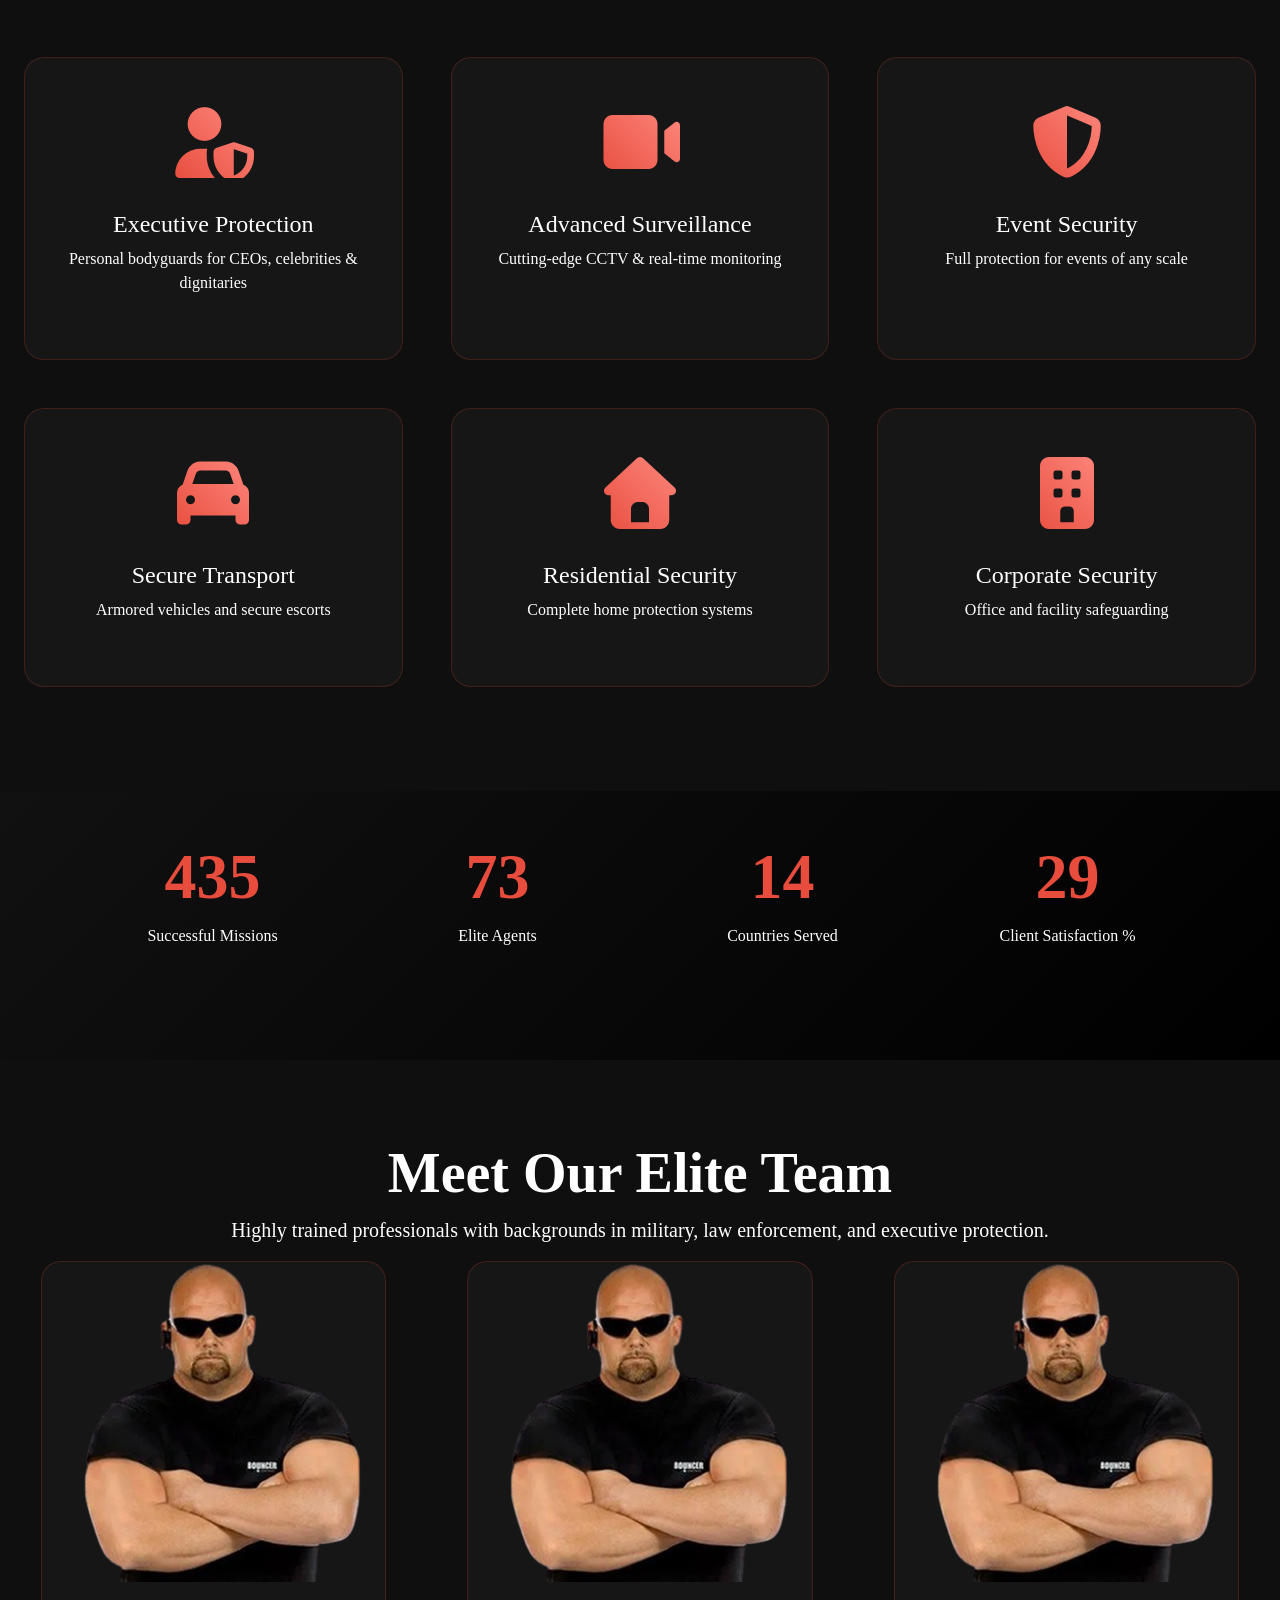
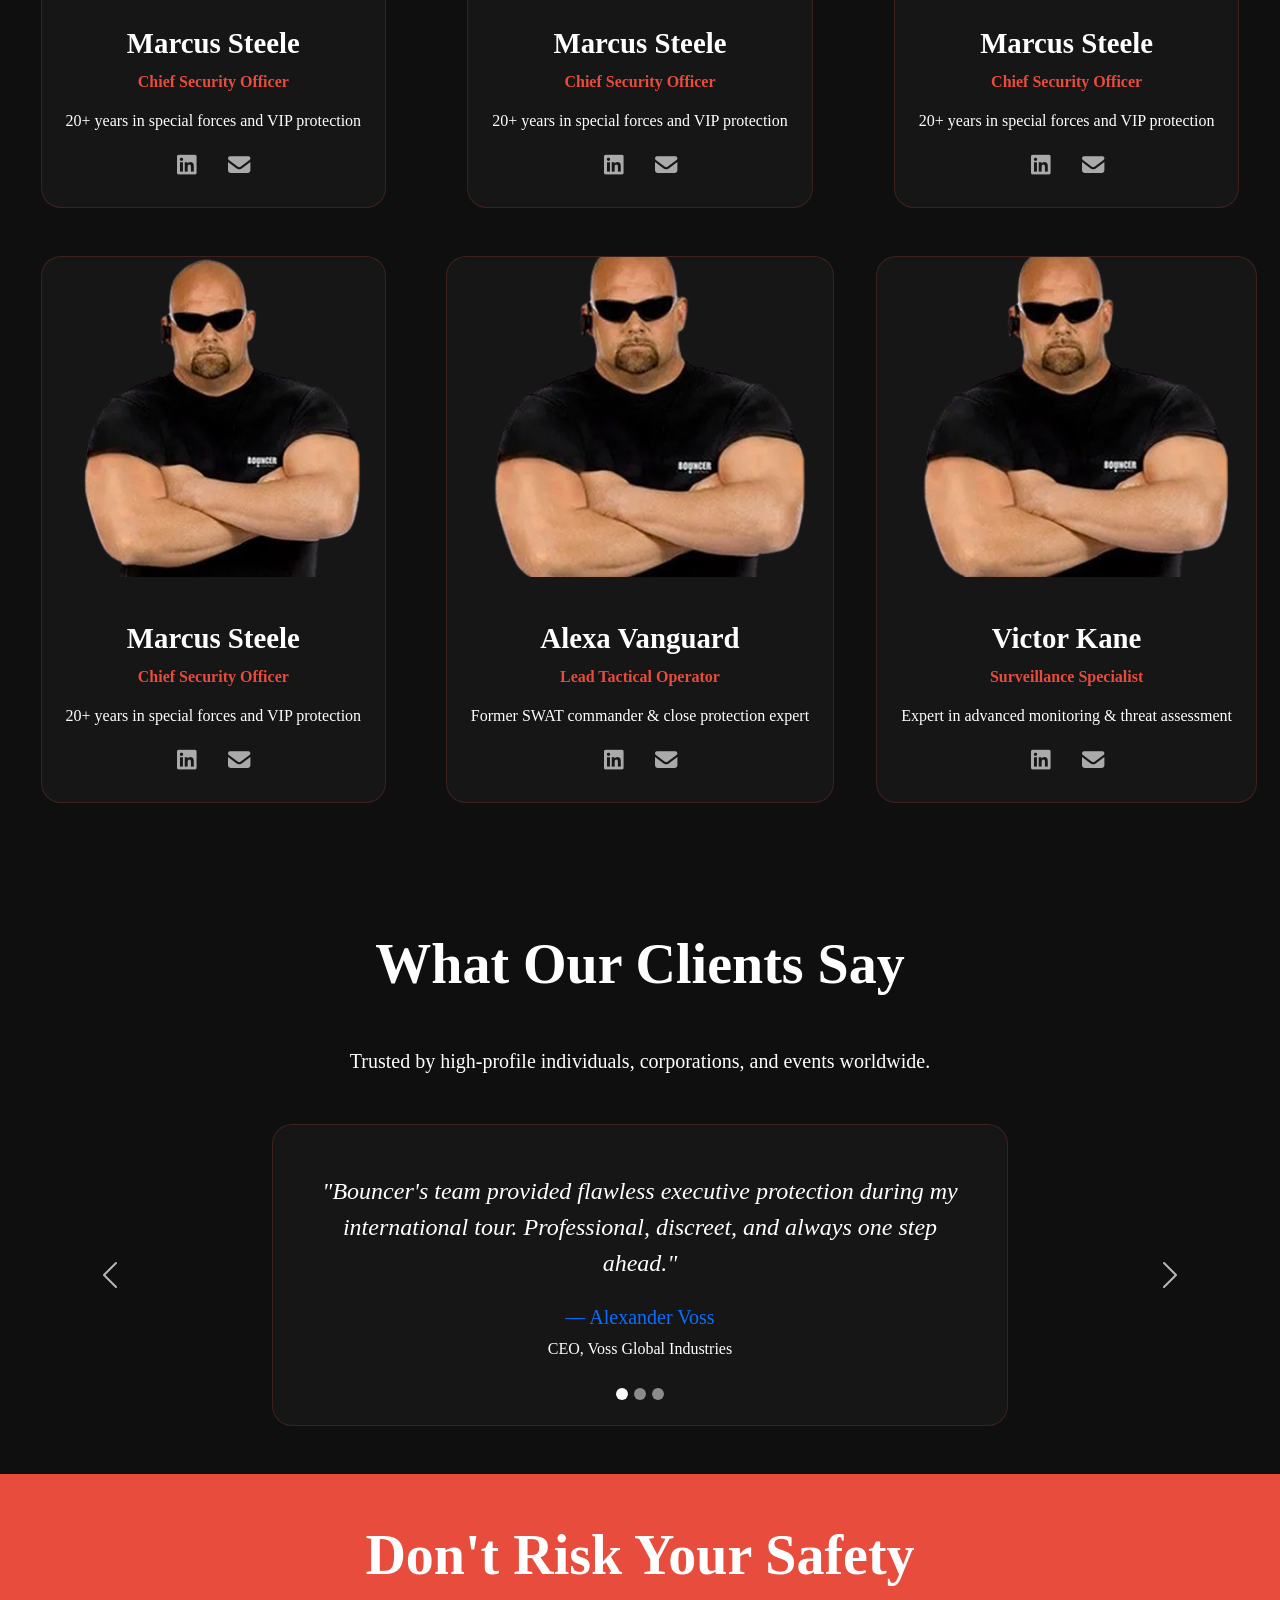
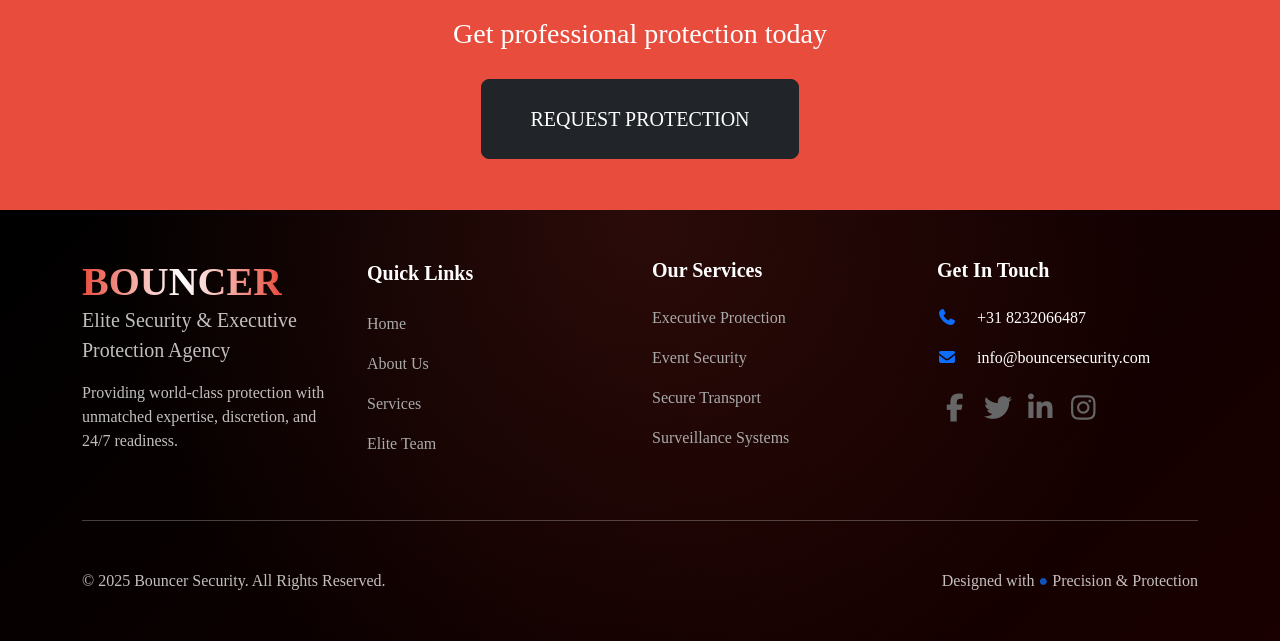
==== commit 7f5746b4: "ADDED" ====
--- a/index.html
+++ b/index.html
@@ -818,12 +818,12 @@
           </div>
 
           <div class="col-md-4 fade-in proud">
-            <span>
+            <!-- <span>
               Proudly designed by
               <a href="https://designglobal.in/" target="_blank"
                 >Design Global Technology</a
               >
-            </span>
+            </span> -->
           </div>
 
           <div class="col-md-4 fade-in text-md-end">
